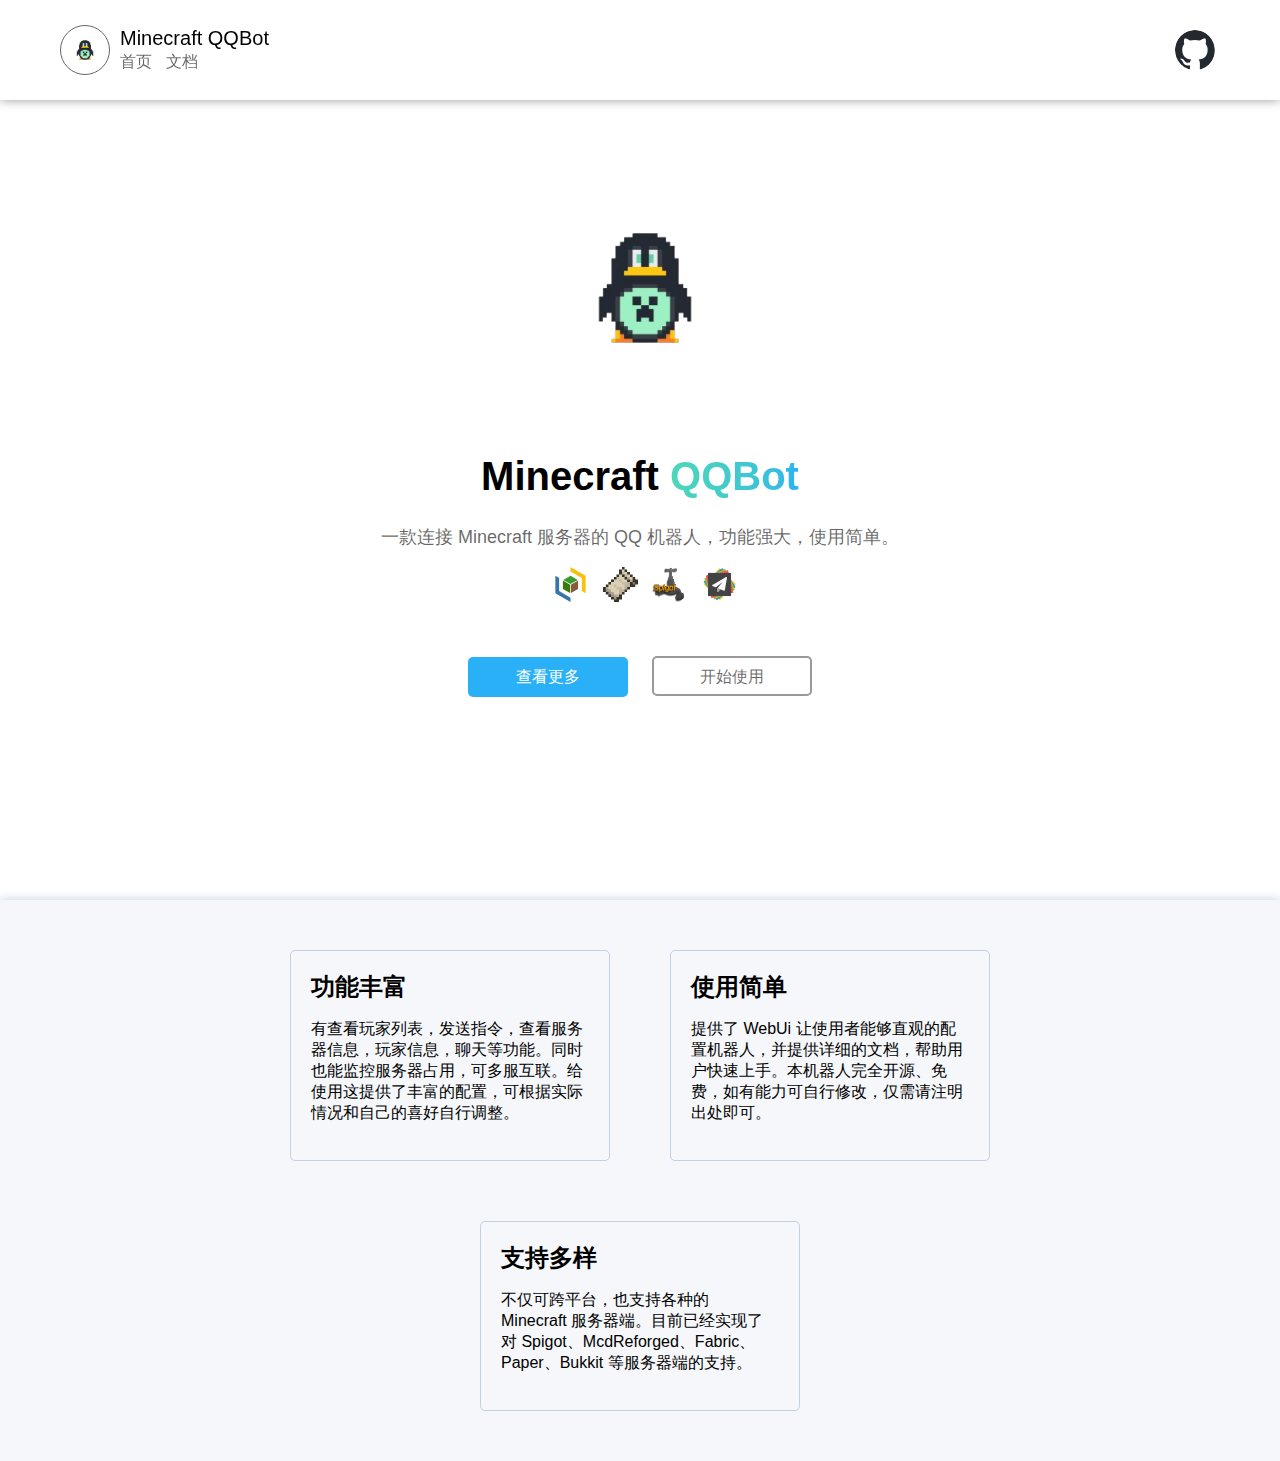
==== web/Index.html @ dc5fa9be "移动文件位置，方便workflow部署" ====
<!DOCTYPE html>
<html>
  <head>
    <title>Minecraft_QQBot</title>
    <meta charset="UTF-8" />
    <link rel="icon" href="Assets/Icon.png" />
    <link rel="stylesheet" type="text/css" href="Index.css" />
  </head>
  <body>
    <nav>
      <div class="left">
        <div>
          <img src="Assets/Icon.png" draggable="false" />
          <span>Minecraft QQBot</span>
        </div>
        <div>
          <a href="#home">首页</a>
          <a href="/Docs">文档</a>
        </div>
      </div>
      <div class="right">
        <a href="https://github.com/Minecraft-QQBot/BotServer">
            <img src="Assets/Github.svg" draggable="false">
          </a>
      </div>
    </nav>
    <main>
      <section id="home">
        <div>
            <img src="Assets/Icon.png" draggable="false" class="logo">
            <h1>Minecraft <span>QQBot</span></h1>
            <p>一款连接 Minecraft 服务器的 QQ 机器人，功能强大，使用简单。</p>
              <img src="Assets/ServerLogos/McdReforged.svg" draggable="false" title="McdReforged">
              <img src="Assets/ServerLogos/Fabric.png" draggable="false" title="Fabric">
              <img src="Assets/ServerLogos/Spigot.png" draggable="false" title="Spigot">
              <img src="Assets/ServerLogos/Paper.png" draggable="false" title="Paper">
            <div class="buttons">
              <a href="#info">查看更多</a>
              <a href="/Docs/">开始使用</a>
            </div>
        </div>
      </section>
      <section id="info">
        <div class="card">
          <h2>功能丰富</h2>
          <p>有查看玩家列表，发送指令，查看服务器信息，玩家信息，聊天等功能。同时也能监控服务器占用，可多服互联。给使用这提供了丰富的配置，可根据实际情况和自己的喜好自行调整。</p>
        </div>
        <div class="card">
          <h2>使用简单</h2>
          <p>提供了 WebUi 让使用者能够直观的配置机器人，并提供详细的文档，帮助用户快速上手。本机器人完全开源、免费，如有能力可自行修改，仅需请注明出处即可。</p>
        </div>
        <div class="card">
          <h2>支持多样</h2>
          <p>不仅可跨平台，也支持各种的 Minecraft 服务器端。目前已经实现了对 Spigot、McdReforged、Fabric、Paper、Bukkit 等服务器端的支持。</p>
        </div>
      </section>
    </main>
  </body>
  <script src="Index.js"></script>
</html>
---- web/Index.css ----
html {
    scroll-behavior: smooth;
}

body {
    margin: 0;
    font-family: Arial, Courier, monospace;
    user-select: none;
    -webkit-user-select: none;
}

body a {
    color: black;
    text-decoration: none;
}

body nav {
    width: 100%;
    height: 100px;
    padding: 25px 60px;
    position: fixed;
    box-sizing: border-box;
    box-shadow: 0 0 10px rgba(0, 0, 0, 0.4);
    background-color: rgba(255, 255, 255, 0.9);
    backdrop-filter: blur(10px);
    -webkit-backdrop-filter: blur(10px);
}

body nav .left {
    float: left;
    width: 300px;
}

body nav .left span {
    font-size: 20px;
    margin-right: 0;
    line-height: 27px;
}

body nav .left img {
    width: 50px;
    height: 50px;
    margin-right: 10px;
    border-radius: 25px;
    float: left;
    box-sizing: border-box;
    border: 1px solid rgba(100, 100, 100);
}

body nav .left a {
    margin-right: 10px;
    font-weight: lighter;
    transition: all .5s;
    color: rgba(0, 0, 0, 0.6);
}

body nav .left a:hover {
    color: rgba(0, 0, 0, 0.8);
}

body nav .right {
    float: right;
}

body nav .right a img {
    width: 40px;
    height: 40px;
    float: right;
    padding: 5px;
    border-radius: 50%;
    transition: all .5s;
}

body nav .right a img:hover {
    background-color: rgba(0, 0, 0, 0.1);
    box-shadow: 0 0 5px rgba(0, 0, 0, 0.4);
}

body main #home {
    height: 100vh;
    display: flex;
    text-align: center;
    align-items: center;
    justify-content: center;
}

body main #home .logo {
    width: 30vh;
    height: 30vh;
}

body main #home h1 {
    font-size: 40px;
}

body main #home h1 span {
    color: transparent;
    background: linear-gradient(to left, #29b0f7, 30%, #4dd7b8);
    background-clip: text;
}

body main #home p {
    font-size: 18px;
    color: rgba(0, 0, 0, 0.6);
}

body main #home img {
    width: 35px;
    height: 35px;
    margin-left: 10px;
}

body main #home .buttons {
    margin: 50px auto;

}

body main #home .buttons a {
    width: 160px;
    height: 40px;
    transition: all .5s;
    line-height: 40px;
    box-sizing: border-box;
    border-radius: 5px;
    display: inline-block;
}

body main #home .buttons a:first-child {
    color: #FFFFFF;
    background-color: #29b0f7;
}

body main #home .buttons a:first-child:hover {
    box-shadow: 2px 2px 5px rgba(0, 0, 0, 0.4), 2px 2px 5px rgba(150, 150, 150, 0.6);
}

body main #home .buttons a:last-child {
    margin-left: 20px;
    line-height: 38px;
    color: rgba(0, 0, 0, 0.6);
    border: 2px solid rgba(0, 0, 0, 0.4);
}

body main #home .buttons a:last-child:hover {
    color: rgba(0, 0, 0, 0.8);
    border-color: rgba(0, 0, 0, 0.8);
    box-shadow: 2px 2px 5px rgba(0, 0, 0, 0.4), 2px 2px 5px rgba(150, 150, 150, 0.6);
}


body main #info {
    /* background: linear-gradient(216deg,#E0C3FC 0%,#8EC5FC 64.25%); */
    /* background-image:linear-gradient(-8deg,#fff1eb ,#ace0f9 100%) */
    /* background-image:linear-gradient(135deg,#f5f7fa ,#c3cfe2 100%); */
    background-color: #f5f7fa;
    box-shadow: 0 0 10px #c3cfe2;
    padding: 20px 80px;
    display: flex;
    flex-wrap: wrap;
    justify-content: center;
}

body main #info .card {
    margin: 30px;
    padding: 20px;
    border-radius: 5px;
    transition: all .5s;
    max-width: max(25vw, 320px);
    box-sizing: border-box;
    border: #c3cfe2 1px solid;
}

body main #info .card:hover {
    transform: translateY(-10px);
    background-color: rgba(255, 255, 255, 0.4);
    box-shadow: 0 5px 10px rgba(0, 0, 0, 0.1);
}

body main #info .card h2 {
    margin: 0;
}
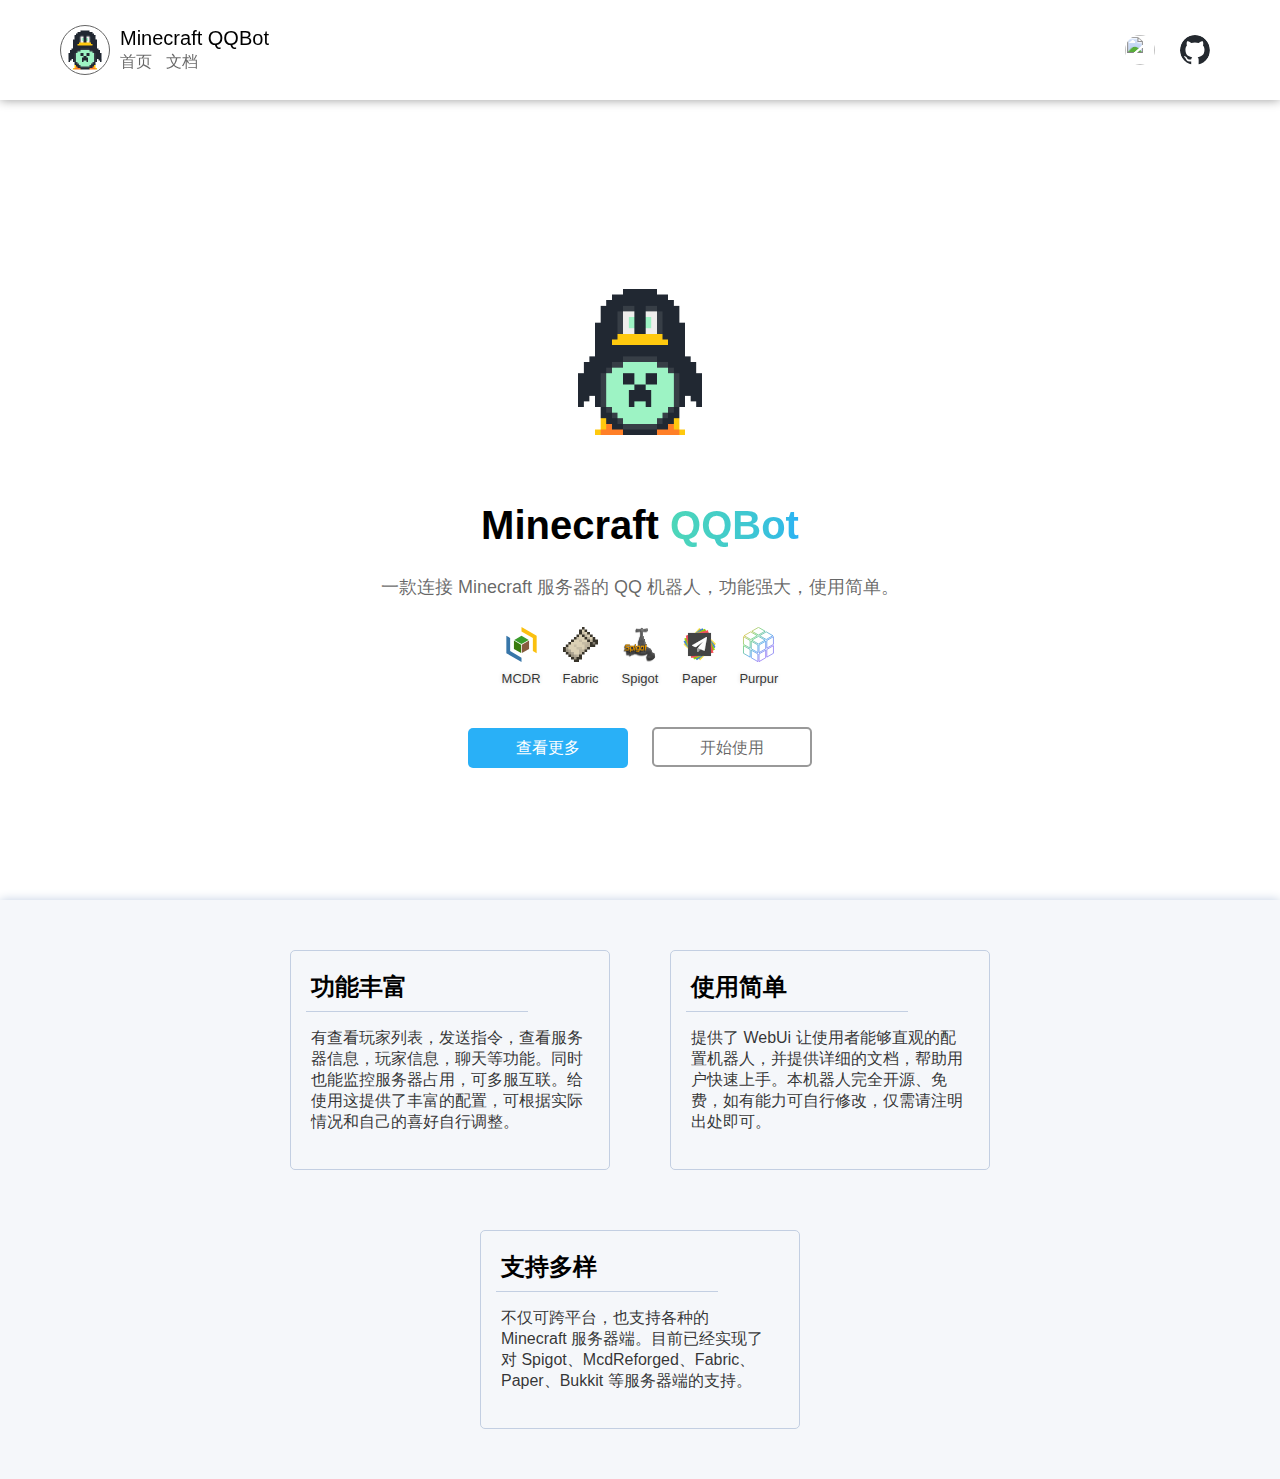
==== commit c5c08bfa: "更新文档" ====
--- a/web/Index.html
+++ b/web/Index.html
@@ -15,13 +15,16 @@
         </div>
         <div>
           <a href="#home">首页</a>
-          <a href="/Docs">文档</a>
+          <a href="https://docs-qqbot.ylmty.cc/">文档</a>
         </div>
       </div>
       <div class="right">
-        <a href="https://github.com/Minecraft-QQBot/BotServer">
-            <img src="Assets/Github.svg" draggable="false">
-          </a>
+        <a href="https://github.com/Minecraft-QQBot/BotServer" target="_blank">
+          <img src="Assets/Github.svg" draggable="false">
+        </a>
+        <a href="https://qm.qq.com/q/dzN3HQpNoQ" target="_blank">
+          <img src="Assets/QQ.svg" draggable="false">
+        </a>
       </div>
     </nav>
     <main>
@@ -30,13 +33,29 @@
             <img src="Assets/Icon.png" draggable="false" class="logo">
             <h1>Minecraft <span>QQBot</span></h1>
             <p>一款连接 Minecraft 服务器的 QQ 机器人，功能强大，使用简单。</p>
+            <div class="server-type">
               <img src="Assets/ServerLogos/McdReforged.svg" draggable="false" title="McdReforged">
+              <span>MCDR</span>
+            </div>
+            <div class="server-type">
               <img src="Assets/ServerLogos/Fabric.png" draggable="false" title="Fabric">
+              <span>Fabric</span>
+            </div>
+            <div class="server-type">
               <img src="Assets/ServerLogos/Spigot.png" draggable="false" title="Spigot">
+              <span>Spigot</span>
+            </div>
+            <div class="server-type">
               <img src="Assets/ServerLogos/Paper.png" draggable="false" title="Paper">
+              <span>Paper</span>
+            </div>
+            <div class="server-type">
+              <img src="Assets/ServerLogos/Purpur.svg" draggable="false" title="Purpur">
+              <span>Purpur</span>
+            </div>
             <div class="buttons">
               <a href="#info">查看更多</a>
-              <a href="/Docs/">开始使用</a>
+              <a href="https://docs-qqbot.ylmty.cc/文档/安装插件.html">开始使用</a>
             </div>
         </div>
       </section>
@@ -56,5 +75,4 @@
       </section>
     </main>
   </body>
-  <script src="Index.js"></script>
 </html>
--- a/web/Index.css
+++ b/web/Index.css
@@ -60,15 +60,18 @@
 
 body nav .right {
     float: right;
+    width: 200px;
 }
 
 body nav .right a img {
-    width: 40px;
-    height: 40px;
+    width: 30px;
+    height: 30px;
     float: right;
     padding: 5px;
     border-radius: 50%;
     transition: all .5s;
+    margin: 5px;
+    margin-left: 10px;
 }
 
 body nav .right a img:hover {
@@ -85,8 +88,10 @@
 }
 
 body main #home .logo {
-    width: 30vh;
-    height: 30vh;
+    width: 20vh;
+    height: 20vh;
+    margin-top: 20vh;
+    margin-bottom: 20px;
 }
 
 body main #home h1 {
@@ -104,15 +109,27 @@
     color: rgba(0, 0, 0, 0.6);
 }
 
-body main #home img {
+body main #home .server-type {
+    text-align: center;
+    display: inline-block;
+}
+
+body main #home .server-type img {
     width: 35px;
     height: 35px;
-    margin-left: 10px;
+    margin: 10px;
+    margin-bottom: 5px;
+}
+
+body main #home .server-type span {
+    display: block;
+    font-size: 13px;
+    color: rgba(0, 0, 0, 0.8);
+    text-shadow: 0 0 4px rgba(0, 0, 0, 0.2);
 }
 
 body main #home .buttons {
-    margin: 50px auto;
-
+    margin: 40px auto;
 }
 
 body main #home .buttons a {
@@ -178,4 +195,19 @@
 
 body main #info .card h2 {
     margin: 0;
+}
+
+body main #info .card h2::after {
+    content: '';
+    width: 80%;
+    height: 1px;
+    margin-top: 8px;
+    display: block;
+    position: relative;
+    right: 5px;
+    background-color: #c3cfe2;
+}
+
+body main #info .card p {
+    color: rgba(0, 0, 0, 0.8);
 }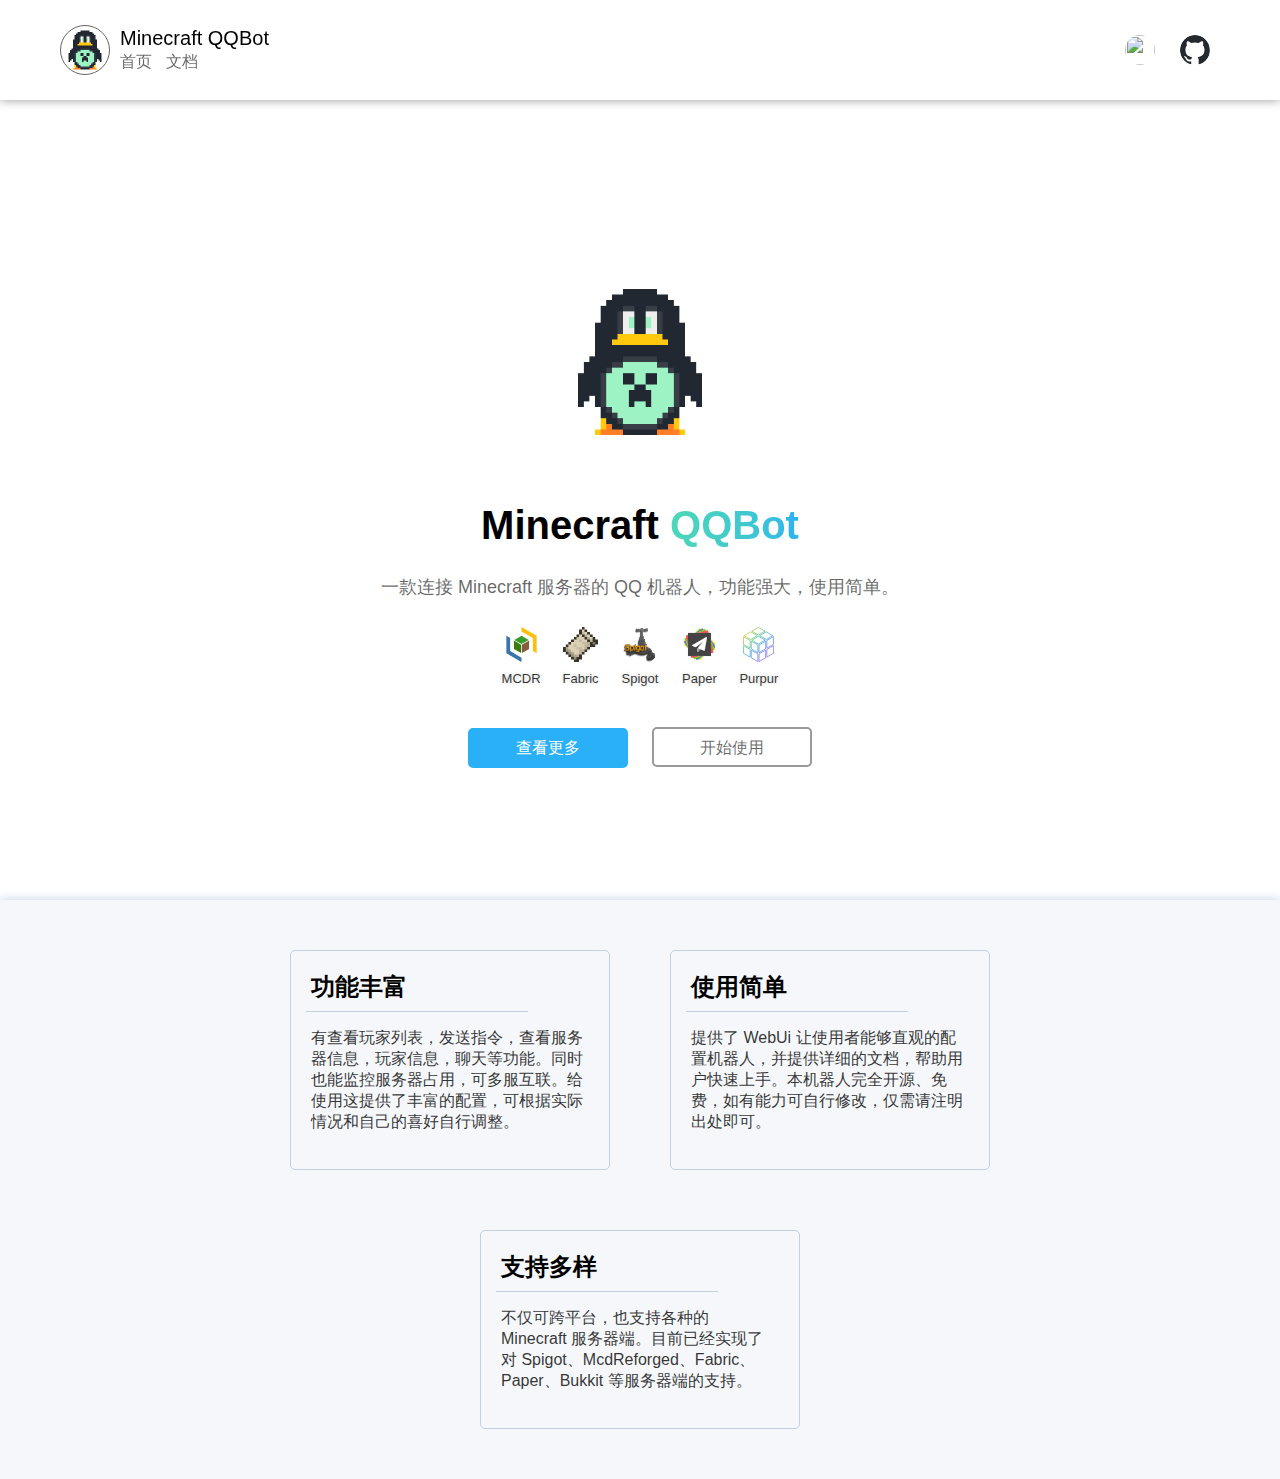
==== commit b035ee69: "更新文档" ====
--- a/web/Index.html
+++ b/web/Index.html
@@ -55,7 +55,7 @@
             </div>
             <div class="buttons">
               <a href="#info">查看更多</a>
-              <a href="https://docs-qqbot.ylmty.cc/文档/安装插件.html">开始使用</a>
+              <a href="https://docs-qqbot.ylmty.cc/文档/快速开始.html">开始使用</a>
             </div>
         </div>
       </section>
